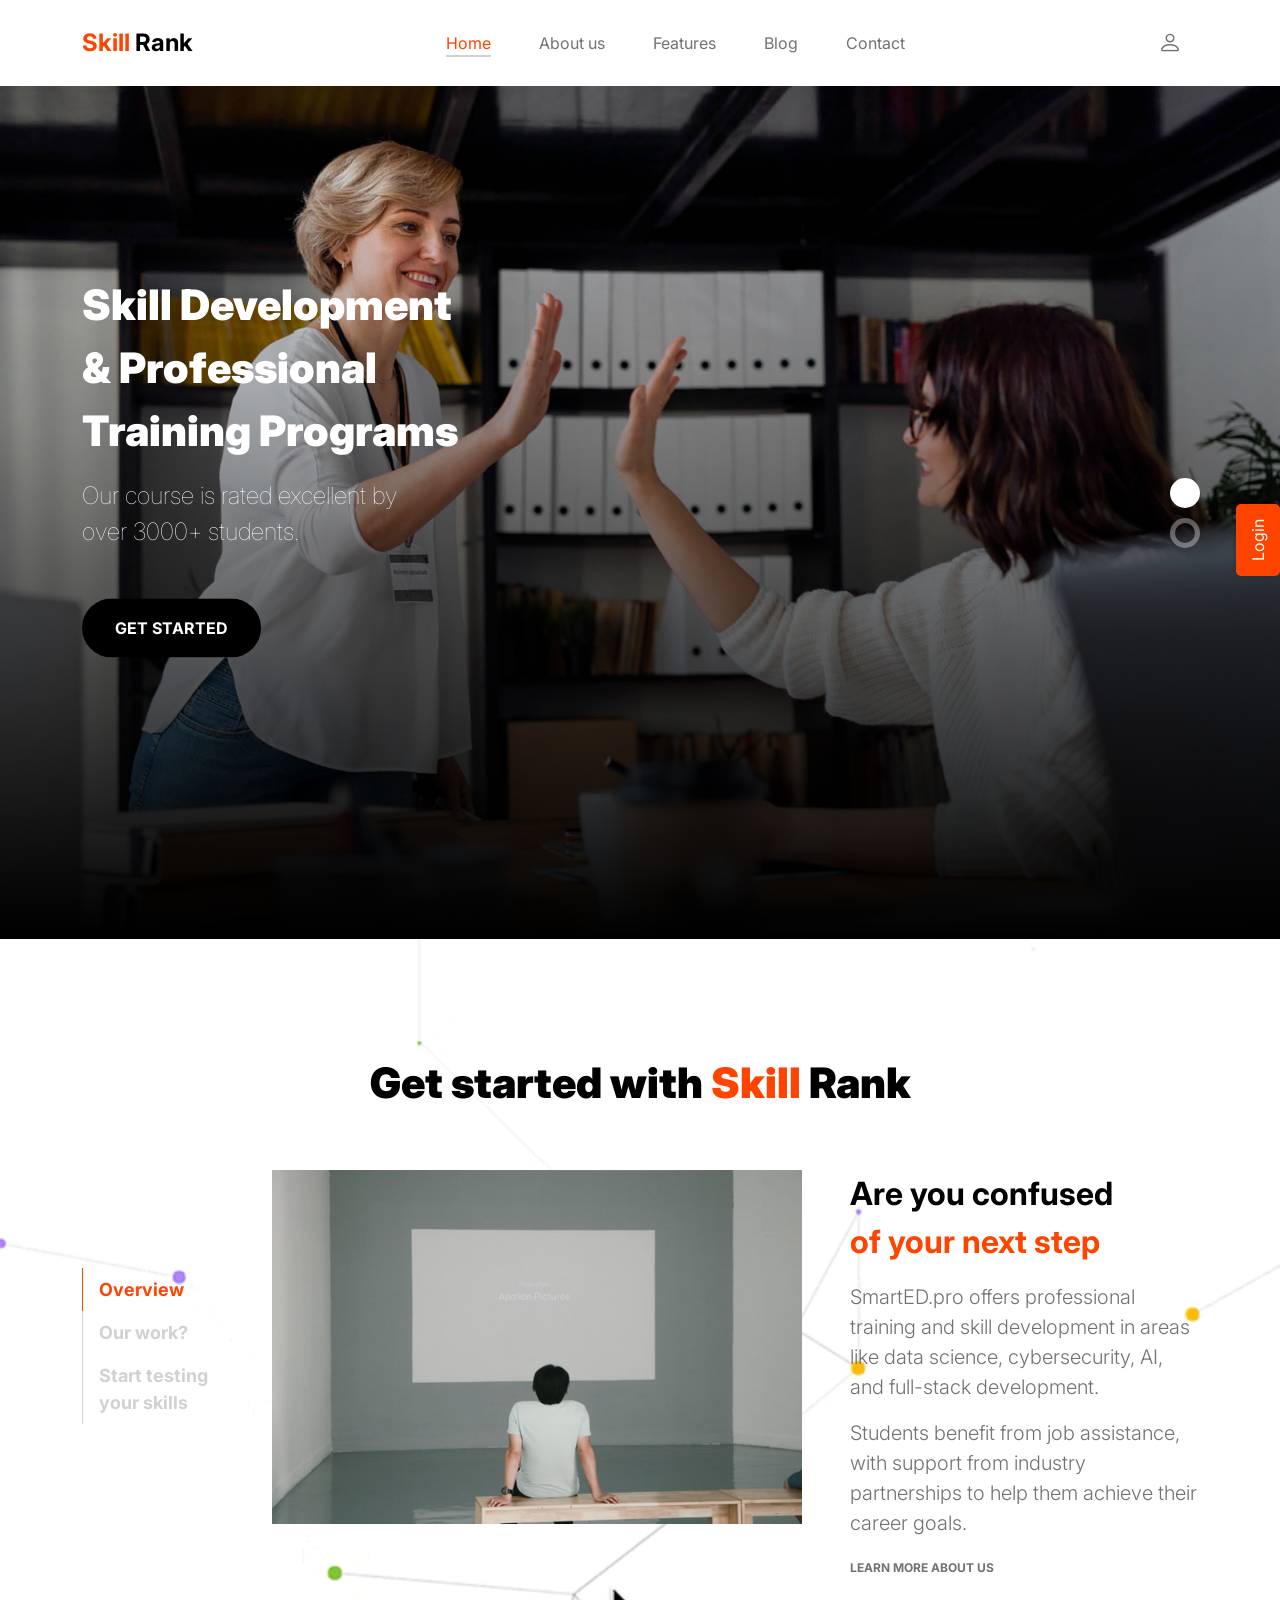
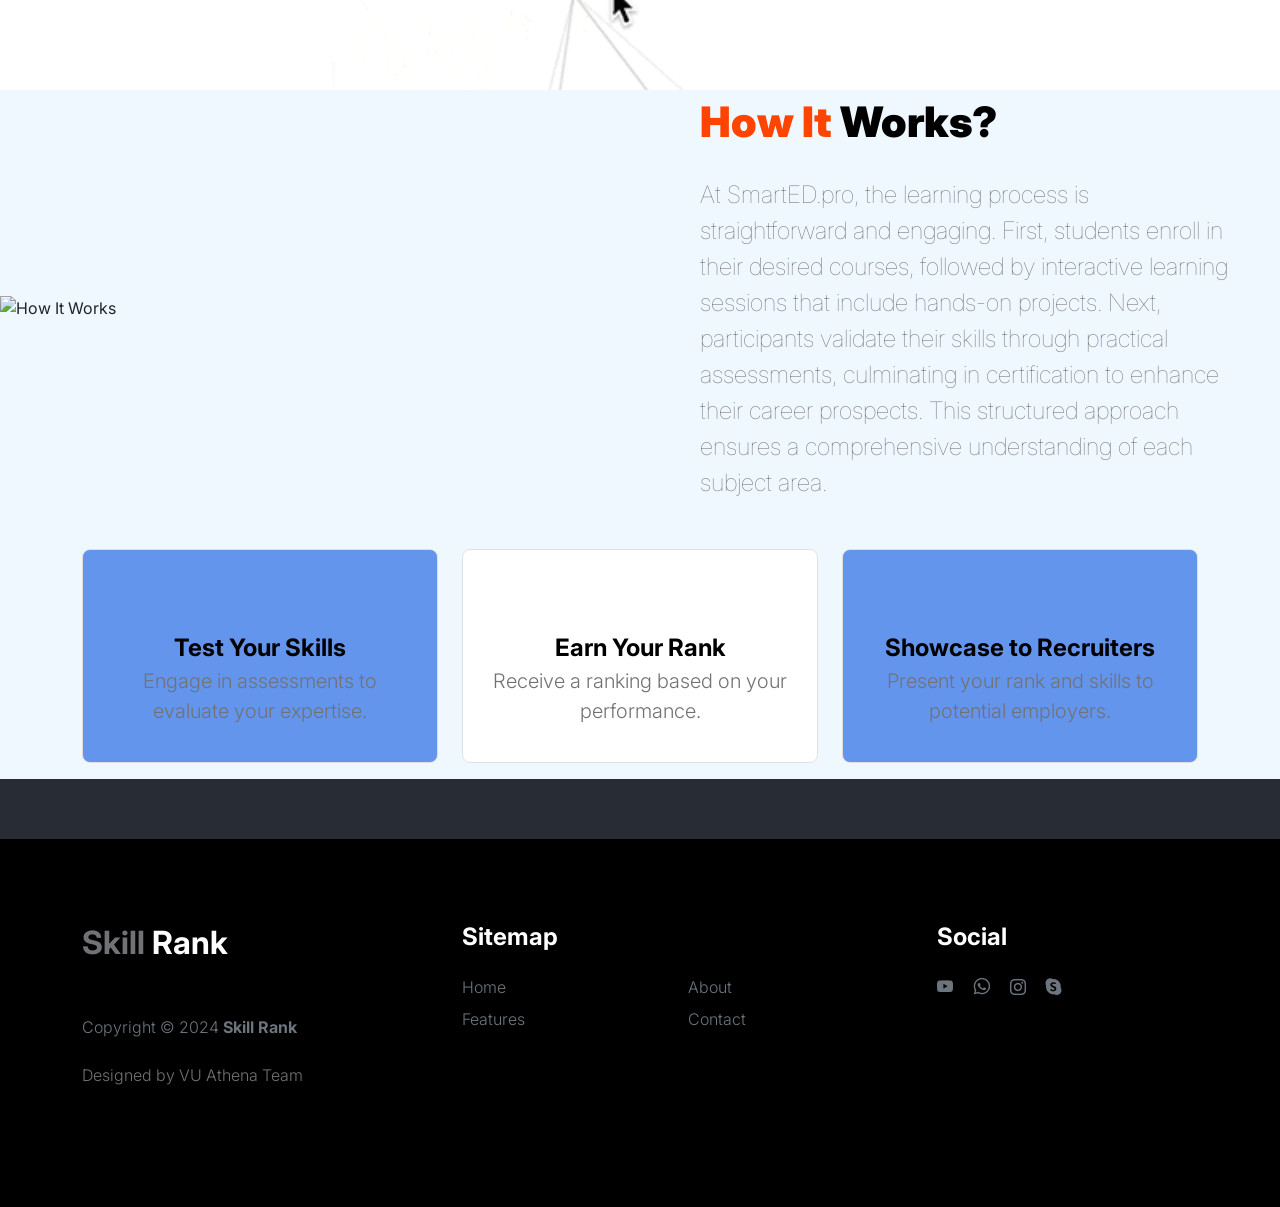
==== SmartED/index.html @ e793f6ca "Add files via upload" ====
<!doctype html>
<html lang="en">
    <head>
        <meta charset="utf-8">
        <meta name="viewport" content="width=device-width, initial-scale=1">

        <meta name="description" content="">
        <meta name="author" content="">

        <title>SkillRank</title>

        <!-- CSS FILES -->
        <link rel="preconnect" href="https://fonts.googleapis.com">

        <link rel="preconnect" href="https://fonts.gstatic.com" crossorigin>

        <link href="https://fonts.googleapis.com/css2?family=Inter:wght@100;300;400;700;900&display=swap" rel="stylesheet">

        <link href="css/bootstrap.min.css" rel="stylesheet">
        <link href="css/bootstrap-icons.css" rel="stylesheet">

        <link rel="stylesheet" href="css/slick.css"/>

        <link href="css/style.css" rel="stylesheet">

    </head>

    <body>

        <section class="preloader">
            <div class="spinner">
                <span class="sk-inner-circle"></span>
            </div>
        </section>

        <main>

            <nav class="navbar navbar-expand-lg">
                <div class="container">
                    <button class="navbar-toggler" type="button" data-bs-toggle="collapse" data-bs-target="#navbarNav" aria-controls="navbarNav" aria-expanded="false" aria-label="Toggle navigation">
                        <span class="navbar-toggler-icon"></span>
                    </button>

                    <a class="navbar-brand" href="index.html">
                        <strong><span>Skill</span> Rank</strong>
                    </a>

                    <div class="d-lg-none">
                        <a href="sign-in.html" class="bi-person custom-icon me-3"></a>

                    </div>

                    <div class="collapse navbar-collapse" id="navbarNav">
                        <ul class="navbar-nav mx-auto">
                            <li class="nav-item">
                                <a class="nav-link active" href="index.html">Home</a>
                            </li>

                            <li class="nav-item">
                                <a class="nav-link" href="about.html">About us</a>
                            </li>

                            <li class="nav-item">
                                <a class="nav-link" href="products.html">Features</a>
                            </li>

                            <li class="nav-item">
                                <a class="nav-link" href="blog.html">Blog</a>
                            </li>

                            <li class="nav-item">
                                <a class="nav-link" href="contact.html">Contact</a>
                            </li>
                        </ul>

                        <div class="d-none d-lg-block">
                            <a href="sign-in.html" class="bi-person custom-icon me-3"></a>

                        </div>
                    </div>
                </div>
            </nav>

            <section class="slick-slideshow">
                <div class="slick-custom">
                    <img src="images/slideshow/medium-shot-business-women-high-five.jpeg"
                    class="img-fluid" alt="Banner Image | Skill Rank">

                    <div class="slick-bottom">
                        <div class="container">
                            <div class="row">
                                <div class="col-lg-6 col-10">
                                    <h2 class="slick-title">Skill Development </br>& Professional</br> Training Programs</h2>

                                    <p class="lead text-white mt-lg-3 mb-lg-5 words">Our course is rated
                                      excellent by</br>
                                      over 3000+ students.
                                    </p>

                                    <a href="about.html" class="btn custom-btn">Get Started</a>
                                </div>
                            </div>
                        </div>
                    </div>
                </div>

                <div class="slick-custom">
                    <img src="images/slideshow/two-business-partners-working-together-office-computer.jpeg"
                    class="img-fluid" alt="Banner Image | Skill Rank">

                    <div class="slick-bottom">
                        <div class="container">
                            <div class="row">
                                <div class="col-lg-6 col-10">
                                    <h2 class="slick-title">Want to make dream</br> into reality?</h2>

                                    <p class="lead text-white mt-lg-3 mb-lg-5 words">Training in SmartED is going to
                                       be your life changing opportunity to enchase your skills and
                                        become better professional and get placed in start-ups/top MNC's.</p>

                                    <a href="product.html" class="btn custom-btn">Get Started</a>
                                </div>
                            </div>
                        </div>
                    </div>
                </div>




            </section>

            <section class="about section-padding" style="background-image:url('images/back2.gif'); background-repeat:no-repeat; background-size:cover;">
                <div class="container">
                    <div class="row">

                        <div class="col-12 text-center">
                            <h2 class="mb-5">Get started with <span>Skill</span> Rank</h2>
                        </div>

                        <div class="col-lg-2 col-12 mt-auto mb-auto">
                            <ul class="nav nav-pills mb-5 mx-auto justify-content-center align-items-center" id="pills-tab" role="tablist">
                                <li class="nav-item" role="presentation">
                                    <button class="nav-link active" id="pills-home-tab" data-bs-toggle="pill" data-bs-target="#pills-home" type="button" role="tab" aria-controls="pills-home" aria-selected="true">Overview</button>
                                </li>

                                <li class="nav-item" role="presentation">
                                    <button class="nav-link" id="pills-youtube-tab" data-bs-toggle="pill" data-bs-target="#pills-youtube" type="button" role="tab" aria-controls="pills-youtube" aria-selected="true">Our work?</button>
                                </li>

                                <li class="nav-item" role="presentation">
                                    <button class="nav-link" id="pills-skill-tab" data-bs-toggle="pill" data-bs-target="#pills-skill" type="button" role="tab" aria-controls="pills-skill" aria-selected="false" style="text-align: left;">Start testing your skills</button>
                                </li>
                            </ul>
                        </div>

                        <div class="col-lg-10 col-12">
                            <div class="tab-content mt-2" id="pills-tabContent">
                                <div class="tab-pane fade show active" id="pills-home" role="tabpanel"
                                 aria-labelledby="pills-home-tab">

                                    <div class="row">
                                        <div class="col-lg-7 col-12">
                                            <img src="images/pim-chu-z6NZ76_UTDI-unsplash.jpeg" class="img-fluid" alt="home-tab">
                                        </div>

                                        <div class="col-lg-5 col-12">
                                            <div class="d-flex flex-column h-100 ms-lg-4 mt-lg-0 mt-5">
                                                <h4 class="mb-3">Are you confused </br> <span> of your next step </span></h4>

                                                <p>
                                                    SmartED.pro offers professional training and skill development in areas like data science, cybersecurity, AI, and full-stack development.
                                                </p>


                                                <p>
                                                    Students benefit from job assistance, with support from industry partnerships to help them achieve their career goals.
                                                </p>

                                                <div class="mt-2 mt-lg-auto">
                                                    <a href="about.html" class="custom-link mb-2">
                                                        Learn more about us
                                                        <i class="bi-arrow-right ms-2"></i>
                                                    </a>
                                                </div>
                                            </div>
                                        </div>
                                    </div>
                                </div>

                                <div class="tab-pane fade" id="pills-youtube" role="tabpanel" aria-labelledby="pills-youtube-tab">

                                    <div class="row">
                                        <div class="col-lg-7 col-12">
                                            <div class="ratio ratio-16x9">
                                                <iframe src="https://www.youtube.com/embed/h3M4bm2EveM?si=9KqdtZY-ZgHQUmNP" title="YouTube video player" frameborder="0" allow="accelerometer; autoplay; clipboard-write; encrypted-media; gyroscope; picture-in-picture" allowfullscreen></iframe>
                                            </div>
                                        </div>

                                        <div class="col-lg-5 col-12">
                                            <div class="d-flex flex-column h-100 ms-lg-4 mt-lg-0 mt-5">
<p><span style="font-weight:800">2-4 months training program :</br> </span>
We will train you on your respected domain for the four months ,
In additional we will train you on softskills and resume building.</p>

<p><span style="font-weight:800">Hands on experience with realtime projects : </br></span>
Working on a projects make you to deploy you knowledge
into it were you can rate your self.</p>

<p style="font-weight:0;color:red;">Placement assistance/opportunities with our collaborated companies</p>


                                            </div>
                                        </div>
                                    </div>
                                </div>

                                <div class="tab-pane fade" id="pills-skill" role="tabpanel" aria-labelledby="pills-skill-tab">
                                    <div class="row">
                                        <div class="col-lg-7 col-12">
                                            <img src="images/work.png" class="img-fluid" alt="Start Testing Your Skills">
                                        </div>

                                        <div class="col-lg-5 col-12">
                                            <div class="d-flex flex-column h-100 ms-lg-4 mt-lg-0 mt-5">
                                                <h4 class="mb-3">Start Testing Your Skills ?</h4>

                                                <p>Let you know about you start testing your skills with us</p>

                                                <div class="skill-thumb mt-3">

                                              <strong>Data Science</strong>
                                                        <span class="float-end"><a href="#" style="color:red;">Go</a></span>
                                                            <div class="progress">
                                                                <div class="progress-bar progress-bar-primary" role="progressbar" aria-valuenow="90" aria-valuemin="0" aria-valuemax="100" style="width: 90%;"></div>
                                                            </div>

                                                    <strong>Cybersecurity</strong>
                                                        <span class="float-end"><a href="#" style="color:red;">Go</a></span>
                                                            <div class="progress">
                                                                <div class="progress-bar progress-bar-primary" role="progressbar" aria-valuenow="70" aria-valuemin="0" aria-valuemax="100" style="width: 70%;"></div>
                                                            </div>

                                                    <strong>Full-stack</strong>
                                                        <span class="float-end"><a href="#" style="color:red;">Go</a></span>
                                                            <div class="progress">
                                                                <div class="progress-bar progress-bar-primary" role="progressbar" aria-valuenow="80" aria-valuemin="0" aria-valuemax="100" style="width: 80%;"></div>
                                                            </div>

                                                </div>

                                                <div class="mt-2 mt-lg-auto">
                                                    <a href="products.html" class="custom-link mb-2">
                                                        Others
                                                        <i class="bi-arrow-right ms-2"></i>
                                                    </a>
                                                </div>
                                            </div>
                                        </div>
                                    </div>
                                </div>

                            </div>
                        </div>

                    </div>
                </div>
            </section>

            <section class="front-product">
                <div class="container-fluid p-0">
                    <div class="row align-items-center">

                        <div class="col-lg-6 col-12">
                            <img src="images/how.gif" class="img-fluid" alt="How It Works">
                        </div>

                        <div class="col-lg-6 col-12">
                            <div class="px-5 py-5 py-lg-0">

                                <h2 class="mb-4"><span>How It </span> Works?</h2>

                                <p class="lead mb-4">At SmartED.pro, the learning process is straightforward and engaging.
                                  First, students enroll in their desired courses, followed by interactive learning sessions
                                  that include hands-on projects. Next, participants validate their skills through practical
                                  assessments, culminating in certification to enhance their career prospects.
                                  This structured approach ensures a comprehensive understanding of each subject area. </p>


                            </div>
                        </div>

                    </div>
                </div>
              </br>
<div class="container">
                <div class="row">


                    <div class="col-lg-4 col-12 mb-3">
                <div class="product-thumb" style="background-color: cornflowerblue;">
                <div class="step" id="test-skills">
                <div class="icon test-icon"></div>
                <h5 class="product-title mb-0">Test Your Skills</h5>
                <p>Engage in assessments to evaluate your expertise.</p>
                </div>
                </div>
                </div>

                <div class="col-lg-4 col-12 mb-3">
                <div class="product-thumb">
                <div class="step" id="earn-rank">
                <div class="icon rank-icon"></div>
                <h5 class="product-title mb-0">Earn Your Rank</h5>
                <p>Receive a ranking based on your performance.</p>
                </div>
                </div>
                </div>

                <div class="col-lg-4 col-12 mb-3">
                <div class="product-thumb" style="background-color: cornflowerblue;">
                <div class="step" id="showcase">
                <div class="icon showcase-icon"></div>
                <h5 class="product-title mb-0">Showcase to Recruiters</h5>
                <p>Present your rank and skills to potential employers.</p>
                </div>
                </div>
                </div>
                <style>
                .product-thumb {
                border: 1px solid #e0e0e0;
                border-radius: 8px;
                padding: 20px;
                text-align: center;
                transition: box-shadow 0.3s ease;
                }

                .product-thumb:hover {
                box-shadow: 0 4px 15px rgba(0, 0, 0, 0.2);
                }

                .icon {
                width: 50px;
                height: 50px;
                margin-bottom: 10px;
                background-size: contain;
                background-repeat: no-repeat;
                }
                </style>


                </div>
</div>
            </section>

            <section class="skillrank-marquee">
      <p class="colorful-text">Boost your career with SkillRank: Test your skills, earn your rank, and showcase to recruiters! SkillRank—shaping your future for success!</p>
  </section>
  <div class="float-right-sidebar">
      <a href="sign-in.html" class="login-button">Login</a>
  </div>

  <style>
  .float-right-sidebar {
      position: fixed; /* Fixed position to stay in view when scrolling */
      right: 0px; /* Adjusted distance from the right edge */
      top: 60%; /* Center vertically */
      transform: translateY(-50%); /* Center adjustment */
      z-index: 1000; /* On top of other elements */
  }




  @media (max-width: 480px) {

    .float-right-sidebar {
        position: fixed; /* Fixed position to stay in view when scrolling */
        right: 0px; /* Adjusted distance from the right edge */
        top: 45%; /* Center vertically */
        transform: translateY(-50%); /* Center adjustment */
        z-index: 1000; /* On top of other elements */
    }

  		}



  		/* Media Query for low resolution Tablets, Ipads */

  		@media (min-width: 481px) and (max-width: 767px) {

        .float-right-sidebar {
            position: fixed; /* Fixed position to stay in view when scrolling */
            right: 0px; /* Adjusted distance from the right edge */
            top: 45%; /* Center vertically */
            transform: translateY(-50%); /* Center adjustment */
            z-index: 1000; /* On top of other elements */
        }

  		}



  		/* Media Query for Tablets Ipads portrait mode */

  		@media (min-width: 768px) and (max-width: 1024px){

        .float-right-sidebar {
            position: fixed; /* Fixed position to stay in view when scrolling */
            right: 0px; /* Adjusted distance from the right edge */
            top: 45%; /* Center vertically */
            transform: translateY(-50%); /* Center adjustment */
            z-index: 1000; /* On top of other elements */
        }

  		}






  .login-button {
      display: block;
      background-color: #ff4400; /* Button color */
      color: #ffffff; /* Text color */
      padding: 15px 10px; /* Button padding */
      border-radius: 5px; /* Rounded corners */
      text-align: center;
      text-decoration: none;
      box-shadow: 0 2px 5px rgba(0, 0, 0, 0.3); /* Shadow */
      transition: background-color 0.3s; /* Smooth color transition */
      writing-mode: vertical-rl; /* Rotate text vertically */
      transform: rotate(180deg); /* Adjust rotation */
  }

  .login-button:hover {
      background-color: #0056b3; /* Darker shade on hover */
  }
  </style>

  <style>
  .skillrank-marquee {
      overflow: hidden;
      white-space: nowrap;
      box-sizing: border-box;
      width: 100%;
      background-color: #282c34; /* Dark background for contrast */
      padding: 15px 0; /* Padding for aesthetics */
  }

  .colorful-text {
      display: inline-block;
      animation: scroll 25s linear infinite; /* Slower scrolling effect */
      margin: 0; /* Remove default margin */
      font-size: 20px; /* Adjust font size */
          font-weight: 800;
      background: white; /* Gradient colors */
      -webkit-background-clip: text;
      -webkit-text-fill-color: transparent;
      color: white !important;
      background-size: 300% 300%;
      animation: scroll 25s linear infinite, gradient 5s ease infinite;
  }

  @keyframes scroll {
      0% {
          transform: translateX(100%); /* Start from the right */
      }
      100% {
          transform: translateX(-100%); /* Move to the left */
      }
  }

  @keyframes gradient {
      0% {
          background-position: 0% 50%;
      }
      50% {
          background-position: 100% 50%;
      }
      100% {
          background-position: 0% 50%;
      }
  }
  </style>



        </main>

        <footer class="site-footer">
            <div class="container">
                <div class="row">

                    <div class="col-lg-3 col-10 me-auto mb-4">
                        <h4 class="text-white mb-3"><a href="index.html">Skill</a> Rank</h4>
                        <p class="copyright-text text-muted mt-lg-5 mb-4 mb-lg-0">Copyright © 2024 <strong>Skill Rank</strong></p>
                        <br>
                        <p class="copyright-text">Designed by <a href="#" target="_blank">VU Athena Team</a></p>
                    </div>

                    <div class="col-lg-5 col-8">
                        <h5 class="text-white mb-3">Sitemap</h5>

                        <ul class="footer-menu d-flex flex-wrap">
                          <li class="footer-menu-item"><a href="home.html" class="footer-menu-link">Home</a></li>

                            <li class="footer-menu-item"><a href="about.html" class="footer-menu-link">About</a></li>

                            <li class="footer-menu-item"><a href="#" class="footer-menu-link">Features</a></li>
                            <li class="footer-menu-item"><a href="#" class="footer-menu-link">Contact</a></li>
                        </ul>
                    </div>

                    <div class="col-lg-3 col-4">
                        <h5 class="text-white mb-3">Social</h5>

                        <ul class="social-icon">

                            <li><a href="#" class="social-icon-link bi-youtube"></a></li>

                            <li><a href="#" class="social-icon-link bi-whatsapp"></a></li>

                            <li><a href="#" class="social-icon-link bi-instagram"></a></li>

                            <li><a href="#" class="social-icon-link bi-skype"></a></li>
                        </ul>
                    </div>

                </div>
            </div>
        </footer>

        <!-- JAVASCRIPT FILES -->
        <script src="js/jquery.min.js"></script>
        <script src="js/bootstrap.bundle.min.js"></script>
        <script src="js/Headroom.js"></script>
        <script src="js/jQuery.headroom.js"></script>
        <script src="js/slick.min.js"></script>
        <script src="js/custom.js"></script>

    </body>
</html>
---- SmartED/css/style.css ----
/*



*/


/*---------------------------------------
  CUSTOM PROPERTIES ( VARIABLES )
-----------------------------------------*/
:root {
  --white-color:                #FFFFFF;
  --primary-color:              #FF4400;
  --section-bg-color:           #f0f8ff;
  --dark-color:                 #000000;
  --grey-color:                 #d0d1d1;
  --p-color:                    #717275;

  --body-font-family:           'Inter', sans-serif;

  --h5-font-size:               24px;
  --p-font-size:                20px;
  --copyright-text-font-size:   16px;
  --product-link-font-size:     14px;
  --custom-link-font-size:      12px;

  --font-weight-thin:           100;
  --font-weight-light:          300;
  --font-weight-normal:         400;
  --font-weight-bold:           700;
  --font-weight-black:          900;
}

body,
html {
  height: 100%;
}

html {
  scroll-behavior: smooth;
}

@media screen and (prefers-reduced-motion: reduce) {
  html {
    scroll-behavior: auto;
  }
}

body {
    background: var(--white-color);
    font-family: var(--body-font-family);
    position: relative;
}

/*---------------------------------------
  TYPOGRAPHY
-----------------------------------------*/

h2,
h3,
h4,
h5,
h6 {
  color: var(--dark-color);
  line-height: inherit;
}

h1,
h2,
h3,
h4,
h5,
h6 {
  font-weight: var(--font-weight-bold);
}

h1,
h2 {
  font-weight: var(--font-weight-black);
}

h1 {
  font-size: 64px;
  line-height: normal;
}

h2 {
  font-size: 42px;
}

h3 {
  font-size: 36px;
}

h4 {
  font-size: 32px;
}

h5 {
  font-size: 24px;
}

h6 {
  font-size: 20px;
}

p {
  color: var(--p-color);
  font-size: var(--p-font-size);
  font-weight: var(--font-weight-light);
}

a,
button {
  touch-action: manipulation;
  transition: all 0.3s;
}

a {
  color: var(--p-color);
  text-decoration: none;
}

a:hover {
  color: var(--primary-color);
}

.text-primary {
  color: var(--primary-color) !important;
}

::selection {
  background: var(--primary-color);
  color: var(--white-color);
}

/*---------------------------------------
  CUSTOM LINK
-----------------------------------------*/
.custom-link {
  color: var(--p-color);
  font-size: var(--custom-link-font-size);
  font-weight: var(--font-weight-bold);
  text-transform: uppercase;
  position: relative;
}

.custom-link i {
  position: absolute;
  opacity: 0;
  bottom: 0;
  left: 100%;
  transition: all 0.3s;
  line-height: normal;
}

.custom-link:hover i {
  opacity: 1;
  left: 101%;
}

.lead {
  font-size: 1.5rem;
  font-weight: var(--font-weight-thin);
}

b,
strong {
  font-weight: var(--font-weight-bold);
}

/*---------------------------------------
  PRE LOADER
-----------------------------------------*/
.preloader {
  position: fixed;
  top: 0;
  left: 0;
  width: 100%;
  height: 100%;
  z-index: 99999;
  display: flex;
  flex-flow: row nowrap;
  justify-content: center;
  align-items: center;
  background: none repeat scroll 0 0 var(--white-color);
}

.spinner {
  border: 1px solid transparent;
  border-radius: 5px;
  position: relative;
}

.spinner::before {
  content: '';
  box-sizing: border-box;
  position: absolute;
  top: 50%;
  left: 50%;
  width: 45px;
  height: 45px;
  margin-top: -10px;
  margin-left: -23px;
  border-radius: 50%;
  border: 1px solid #959595;
  border-top-color: var(--white-color);
  animation: spinner .9s linear infinite;
}

@keyframes spinner {
  to {transform: rotate(360deg);}
}

/*---------------------------------------
  CUSTOM BUTTON & ICON
-----------------------------------------*/
.custom-btn {
  background: var(--dark-color);
  border-radius: 50px;
  color: var(--white-color);
  font-size: var(--copyright-text-font-size);
  text-transform: uppercase;
  padding: 16.50px 20px;
}

.social-btn {
  background: transparent;
  border: 1px solid var(--grey-color);
  color: var(--dark-color);
  text-transform: none;
}

.social-btn:hover {
  border-color: transparent;
}

.cart-form-select {
  border-radius: 0;
  padding-top: 15px;
  padding-bottom: 15px;
}

.cart-btn {
  border-radius: 0;
  width: 100%;
  font-size: var(--product-link-font-size);
}

.custom-btn:hover,
.slick-slideshow .custom-btn:hover {
  background: var(--primary-color);
  color: var(--white-color);
}

.custom-icon {
  color: var(--p-color);
  font-size: 24px;
}

.custom-icon {
  display: inline-block;
  vertical-align: middle;
}

.bi-bag.custom-icon {
  font-size: 17px;
}

.featured-icon {
  color: var(--grey-color);
  font-size: 52px;
}

/*---------------------------------------
  DIV SEPARATOR
-----------------------------------------*/
.div-separator {
  position: relative;
}

.div-separator::before {
  content: "";
  height: 1px;
  background: var(--grey-color);
  display: block;
  width: 100%;
}

.div-separator span {
  position: absolute;
  top: 50%;
  margin-left: -22.5px;
  left: 50%;
  text-align: center;
  background: var(--white-color);
  margin-top: -11px;
  color: var(--dark-color);
  font-weight: var(--font-weight-bold);
  font-size: 14px;
  width: 35px;
  text-transform: uppercase;
}

/*---------------------------------------
  FULL IMAGE
-----------------------------------------*/
.full-image-img {
  display: block;
  position: absolute;
  z-index: -1;
  right: 0;
  width: 100%;
  bottom: -120px;
  min-width: 650px;
}

@media (min-width: 1600px) {
  .full-image-img {
    bottom: -200px;
  }
}

/*---------------------------------------
  NAVIGATION
-----------------------------------------*/
.navbar {
  background: var(--white-color);
  position: fixed;
  top: 0;
  right: 0;
  left: 0;
  padding: 25px 0;
  z-index: 2;
  will-change: transform;
  transition: transform 300ms linear;
}

.navbar span, h2 span, h4 span {
	color: var(--primary-color);
}

.navbar.headroom--not-top {
  padding: 20px 0;
}

.headroom--pinned {
  transform: translate(0, 0);
}

.headroom--unpinned {
  transform: translate(0, -150%);
}

.navbar-brand {
  color: var(--dark-color);
  font-size: 24px;
  font-weight: var(--font-weight-light);
  margin: 0;
  padding: 0;
}

.navbar-expand-lg .navbar-nav .nav-link {
  display: inline-block;
  padding: 0;
  margin-right: 1.5rem;
  margin-left: 1.5rem;
}

.nav-link {
  color: var(--p-color);
  font-size: 16px;
  position: relative;
}

.navbar .nav-link::after {
  position: absolute;
  top: 100%;
  left: 0;
  width: 100%;
  height: 2px;
  background: var(--grey-color);
  content: '';
  opacity: 0;
  -webkit-transition: opacity 0.3s, -webkit-transform 0.3s;
  -moz-transition: opacity 0.3s, -moz-transform 0.3s;
  transition: opacity 0.3s, transform 0.3s;
  -webkit-transform: translateY(10px);
  -moz-transform: translateY(10px);
  transform: translateY(10px);
}

.navbar .nav-link.active::after,
.navbar .nav-link:hover::after {
  opacity: 1;
  -webkit-transform: translateY(0px);
  -moz-transform: translateY(0px);
  transform: translateY(0px);
}

.navbar .nav-link.active,
.navbar .nav-link:hover {
  color: var(--primary-color);
}

.nav-link:focus,
.nav-link:hover {
  color: var(--p-color);
}

.navbar-toggler {
  border: 0;
  padding: 0;
  cursor: pointer;
  margin: 0;
  width: 30px;
  height: 35px;
  outline: none;
}

.navbar-toggler:focus {
  outline: none;
  box-shadow: none;
}

.navbar-toggler[aria-expanded="true"] .navbar-toggler-icon {
  background: transparent;
}

.navbar-toggler[aria-expanded="true"] .navbar-toggler-icon:before,
.navbar-toggler[aria-expanded="true"] .navbar-toggler-icon:after {
  transition: top 300ms 50ms ease, -webkit-transform 300ms 350ms ease;
  transition: top 300ms 50ms ease, transform 300ms 350ms ease;
  transition: top 300ms 50ms ease, transform 300ms 350ms ease, -webkit-transform 300ms 350ms ease;
  top: 0;
}

.navbar-toggler[aria-expanded="true"] .navbar-toggler-icon:before {
  transform: rotate(45deg);
}

.navbar-toggler[aria-expanded="true"] .navbar-toggler-icon:after {
  transform: rotate(-45deg);
}

.navbar-toggler .navbar-toggler-icon {
  background: var(--dark-color);
  transition: background 10ms 300ms ease;
  display: block;
  width: 30px;
  height: 2px;
  position: relative;
}

.navbar-toggler .navbar-toggler-icon::before,
.navbar-toggler .navbar-toggler-icon::after {
  transition: top 300ms 350ms ease, -webkit-transform 300ms 50ms ease;
  transition: top 300ms 350ms ease, transform 300ms 50ms ease;
  transition: top 300ms 350ms ease, transform 300ms 50ms ease, -webkit-transform 300ms 50ms ease;
  position: absolute;
  right: 0;
  left: 0;
  background: var(--dark-color);
  width: 30px;
  height: 2px;
  content: '';
}

.navbar-toggler .navbar-toggler-icon:before {
  top: -8px;
}

.navbar-toggler .navbar-toggler-icon:after {
  top: 8px;
}

/*---------------------------------------
  SITE HEADER
-----------------------------------------*/
.site-header {
  background-color: var(--section-bg-color);
  position: relative;
  overflow: hidden;
  margin-top: 86px;
}

.site-header.section-padding {
  padding-top: 7rem;
  padding-bottom: 7rem;
}

.site-header.section-padding-img {
  padding-top: 10rem;
  padding-bottom: 10rem;
}

.header-image {
  position: absolute;
  top: 0;
  right: 0;
  width: 50%;
  height: 100%;
  object-fit: cover;
}

/*---------------------------------------
  SLICK SLIDESHOW
-----------------------------------------*/
@media (min-width: 992px) {
  .slick-slideshow {
    height: auto;
  }
}

.slick-slideshow {
  margin-top: 86px;
}

.slick-title {
  color: var(--white-color);
}


@media (max-width: 480px) {

			.slick-title {

				font-size: 16px !important;

			}
      .words{
        font-size: 12px !important;
      }
		}



		/* Media Query for low resolution Tablets, Ipads */

		@media (min-width: 481px) and (max-width: 767px) {

      .slick-title {

        font-size: 16px !important;

      }
      .words{
        font-size: 12px !important;
      }
		}



		/* Media Query for Tablets Ipads portrait mode */

		@media (min-width: 768px) and (max-width: 1024px){

      .slick-title {

        font-size: 24px !important;

      }
      .words{
        font-size: 20px !important;
      }

		}



.slick-custom {
  position: relative;
}

.slick-custom img {
  width: 100%;
  object-fit: cover;
}

.slick-bottom {
  background: linear-gradient(to top, var(--dark-color), transparent 90%);
  position: absolute;
  z-index: 2;
  bottom: 0;
  right: 0;
  left: 0;
  width: 100%;
  height: 100%;
}

.slick-bottom .container {
  position: absolute;
  top: 40%;
  left: 50%;
  transform: translate(-50%, -40%);
}

.slick-overlay {
  background: linear-gradient(to top, #000, transparent 120%);
  position: absolute;
  top: 0;
  right: 0;
  bottom: 0;
  left: 0;
}

.slick-slideshow .custom-btn {
  font-weight: var(--font-weight-bold);
  display: inline-block;
  padding-right: 32px;
  padding-left: 32px;
}

@media (min-width: 576px) {
  .slick-slideshow .slick-dots {
    max-width: 540px;
  }
}

@media (min-width: 768px) {
  .slick-slideshow .slick-dots {
    max-width: 720px;
  }
}

@media (min-width: 992px) {
  .slick-slideshow .slick-dots {
    max-width: 960px;
  }
}

@media (min-width: 1200px) {
  .slick-slideshow .slick-dots {
    max-width: 1140px;
  }
}

@media (min-width: 1400px) {
  .slick-slideshow .slick-dots {
    max-width: 1320px;
  }
}

.slick-slideshow .slick-dots {
  position: absolute;
  z-index: 2;
  top: 50%;
  left: 0;
  right: 0;
  transform: translate(0, -50%);
  margin: 0 auto;
  padding: 0;
}

.slick-slideshow .slick-dots li {
  background: transparent;
  border: 5px solid rgba(255, 255, 255, 0.35);
  border-radius: 100%;
  display: block;
  width: 30px;
  height: 30px;
  margin: 10px;
  padding: 5px;
  margin-left: auto;
  cursor: pointer;
}

.slick-slideshow .slick-dots button {
  background: transparent;
  border: none;
  color: transparent;
  display: block;
  width: 100%;
  height: 0;
  margin: 0;
  padding: 0;
  outline: none;
  height: 0;
}

.slick-slideshow .slick-dots li:hover,
.slick-slideshow .slick-dots .slick-active {
  background: var(--white-color);
}

/*---------------------------------------
  CUSTOM CIRCLE IMAGES
-----------------------------------------*/

.custom-circle-image {
  border-radius: 100px;
  width: 55px;
  height: 55px;
}

.custom-circle-image.team-image {
  width: 85px;
  height: 85px;
}

/*---------------------------------------
  TESTIMONIAL
-----------------------------------------*/
.slick-testimonial .slick-list,
.slick-testimonial .slick-track {
  height: 100%;
}

.slick-testimonial {
  margin: auto;
}

.slick-testimonial-caption {
  quotes: '❝' '❞';
  position: relative;
  padding: 5rem 7rem;
}

.slick-testimonial-caption::before {
  content: open-quote;
  display: inline-block;
  color: var(--primary-color);
  font-family: auto;
  font-size: 100px;
  height: 0;
  position: absolute;
  top: 0;
  left: 0;
}

.slick-testimonial .slick-dots {
  text-align: center;
}

.slick-testimonial .slick-dots li {
  background: var(--grey-color);
  display: inline-block;
  vertical-align: top;
  width: 16%;
  height: 1px;
}

.slick-testimonial .slick-dots button {
  background: transparent;
  border: none;
  color: transparent;
  display: block;
  width: 100%;
  height: 0;
  margin: 0;
  padding: 0;
}

.slick-testimonial .slick-dots li:hover,
.slick-testimonial .slick-dots .slick-active {
  background: var(--dark-color);
}

/*---------------------------------------
  SECTION
-----------------------------------------*/
section {
  content-visibility: auto;
  contain-intrinsic-size: 700px;
}

.section-padding {
  padding-top: 7rem;
  padding-bottom: 7rem;
}

.featured {
  background: var(--section-bg-color);
}

/*---------------------------------------
  ABOUT
-----------------------------------------*/
.about .nav-pills .nav-item {
  width: 100%;
}

.about .nav-pills .nav-link {
  color: var(--grey-color);
  font-size: 18px;
  font-weight: var(--font-weight-bold);
  border-left: 1px solid var(--grey-color);
  border-radius: 0;
  padding-right: 0;
}

.about .nav-pills .nav-link:hover,
.about .nav-pills .nav-link.active,
.about .nav-pills .show>.nav-link {
  background: transparent;
  border-left-color: var(--primary-color);
  color: var(--primary-color);
}

/*---------------------------------------
  FAQ ACCORDION
-----------------------------------------*/
.accordion-item {
  background-color: transparent;
  border-top: 0;
  border-right: 0;
  border-left: 0;
}

.accordion-button {
  background-color: transparent;
  box-shadow: none;
}

.accordion-button:not(.collapsed) {
  background: transparent;
  box-shadow: none;
}

button:focus:not(:focus-visible) {
  border-color: transparent;
  box-shadow: none;
}

.accordion-body {
  border-top: 1px solid rgba(0,0,0,.125);
}

.accordion-button {
  font-size: 1.5rem;
  font-weight: var(--font-weight-normal);
  padding-top: 1.5rem;
  padding-right: 0;
  padding-bottom: 1.5rem;
  padding-left: 0;
}

.accordion-body {
  padding: 2rem 0;
}

/*---------------------------------------
  TEAM MEMBERS
-----------------------------------------*/
.team {
  background: var(--grey-color);
}

.team-thumb {
  background: var(--white-color);
  position: relative;
  border-radius: .25rem;
  padding: 42px 32px;
}

.team-info {
  width: 100%;
}

.custom-modal-btn {
  background: var(--grey-color);
  color: var(--white-color);
  position: absolute;
  top: 0;
  right: 0;
  bottom: 0;
  margin: auto 32px;
  width: 42px;
  height: 42px;
}

.modal-body {
  padding: 4rem;
}

.modal-header {
  padding-top: 7rem;
  padding-bottom: 5rem;
}

.modal-header .btn-close {
  position: absolute;
  top: 0;
  right: 0;
  font-size: 24px;
  margin: 32px;
}

#cart-modal .modal-header .btn-close {
  z-index: 2;
  margin: 22px;
}

#cart-modal .modal-header {
  border-bottom: 0;
  padding: 0;
}

#cart-modal .modal-footer {
  padding: 2rem 4rem;
}

/*---------------------------------------
  SKILL - PROGRESS BAR
-----------------------------------------*/
.skill-thumb strong {
  display: inline-block;
  margin-bottom: 6px;
}

.skill-thumb span {
  color: var(--dark-color);
  font-size: 24px;
  font-weight: var(--font-weight-bold);
}

.skill-thumb .progress {
  background: var(--white-color);
  box-shadow: none;
  border-radius: 100px;
  height: 1px;
  margin-bottom: 16px;
}

.skill-thumb .progress .progress-bar-primary {
  background: var(--grey-color);
}

/*---------------------------------------
  PRODUCT
-----------------------------------------*/
.front-product {
  background: var(--section-bg-color);
}

.product-thumb {
  background: var(--white-color);
  position: relative;
  transition: all 0.5s ease-out;
}

.product-image {
  transition: all 0.5s ease-out;
}

.product-thumb:hover .product-image {
  box-shadow: 0 1rem 3rem rgba(0,0,0,.175);
}

.product-top {
  position: absolute;
  top: 0;
  right: 0;
  left: 0;
  margin: 20px;
}

.product-info {
  padding: 30px 20px;
}

.product-description,
.product-cart-thumb {
  padding: 0 20px;
}

.product-icon {
  color: var(--white-color);
}

.product-title-link {
  color: var(--dark-color);
}

.product-additional-link {
  display: inline-block;
  vertical-align: top;
  font-size: var(--product-link-font-size);
  margin-top: 32px;
  margin-right: 12px;
}

.product-alert {
  background: var(--white-color);
  color: var(--p-color);
  font-size: var(--custom-link-font-size);
  font-weight: var(--font-weight-bold);
  padding: 3px 10px;
}

.product-p {
  font-size: var(--product-link-font-size);
}

.view-all {
  text-transform: uppercase;
  color: var(--p-color);
  font-size: 13px;
  font-weight: var(--font-weight-bold);
  border-bottom: 2px solid var(--grey-color);
  padding-bottom: 6px;
}

/*---------------------------------------
  CONTACT
-----------------------------------------*/
.contact-info {
  padding: 40px;
}

.contact-form .form-control {
  border-color: var(--grey-color);
  font-weight: var(--font-weight-normal);
}

.form-floating>label {
  color: var(--grey-color);
  font-weight: var(--font-weight-normal);
}

.contact-form button[type='submit'] {
  background: var(--dark-color);
  border: none;
  border-radius: 100px;
  color: var(--white-color);
  font-weight: var(--font-weight-bold);
  text-transform: uppercase;
  padding: 16px;
}

.contact-form button[type='submit']:hover {
  background: var(--primary-color);
}

/*---------------------------------------
  SITE FOOTER
-----------------------------------------*/
.site-footer {
  background: var(--dark-color);
  padding-top: 5rem;
  padding-bottom: 5rem;
}

.footer-menu {
  margin: 0;
  padding: 0;
}

.footer-menu-item {
  display: block;
  width: 50%;
}

.footer-menu-link {
  color: #6c757d;
  font-weight: var(--font-weight-light);
  display: inline-block;
  vertical-align: top;
  margin-top: 4px;
  margin-bottom: 4px;
}

.site-footer .social-icon-link {
  margin-top: 4px;
}

.site-footer .social-icon-link:hover,
.footer-menu-link:hover {
  color: var(--white-color);
}

.copyright-text {
  font-size: var(--copyright-text-font-size);
}

/*---------------------------------------
  SOCIAL ICON
-----------------------------------------*/
.social-icon {
  margin: 0;
  padding: 0;
}

.social-icon li {
  list-style: none;
  display: inline-block;
  vertical-align: top;
}

.social-icon-link {
  color: #6c757d;
  font-size: 1rem;
  display: inline-block;
  vertical-align: top;
  margin-bottom: 4px;
  margin-right: 15px;
}

.social-icon-link:hover {
  color: var(--primary-color);
}

/*---------------------------------------
  RESPONSIVE STYLES
-----------------------------------------*/
@media screen and (max-width: 1200px) {
  h1 {
    font-size: 62px;
  }
}

@media screen and (max-width: 991px) {
  h1 {
    font-size: 42px;
    margin-bottom: 0;
  }

  h2 {
    font-size: 36px;
  }

  h3 {
    font-size: 32px;
  }

  h4 {
    font-size: 28px;
  }

  h5 {
    font-size: 24px;
  }

  h6 {
    font-size: 20px;
  }

  .lead {
    font-size: 16px;
  }

  .navbar-expand-lg .navbar-nav .nav-link {
    margin-top: 1rem;
  }

  .site-header {
    background-position: bottom;
  }

  #cart-modal .modal-header .btn-close {
    margin: 22px 14px;
  }

  .custom-btn {
    font-size: 14px;
    padding: 13.5px 20px;
  }

  .slick-slideshow .custom-btn {
    padding-right: 27px;
    padding-left: 27px;
  }

  .social-login,
  .div-separator {
    width: 75% !important;
  }

  #cart-modal .modal-footer .row {
    width: 100% !important;
  }

  .site-header.section-padding,
  .section-padding {
    padding-top: 4rem;
    padding-bottom: 4rem;
  }

  .site-header-image.section-padding {
    padding-bottom: 0;
  }

  .header-info {
    padding-top: 50px;
    padding-bottom: 100px;
  }

  .header-image {
    position: relative;
    top: auto;
    bottom: 0;
    left: 0;
    width: auto;
    height: auto;
  }

  .slick-testimonial-caption {
    padding: 6rem 3rem 4rem 3rem;
  }

  .slick-slideshow .slick-dots li {
    width: 25px;
    height: 25px;
  }

  .modal-header {
    padding-top: 6rem;
    padding-bottom: 2rem;
  }

  .modal-body {
    padding: 2rem;
  }

  #cart-modal .modal-footer {
    padding-right: 0;
    padding-left: 0;
  }

  #cart-modal .modal-body {
    padding: 4rem 2rem 2rem 2rem;
  }

  .full-image-img {
    bottom: 0;
  }
}
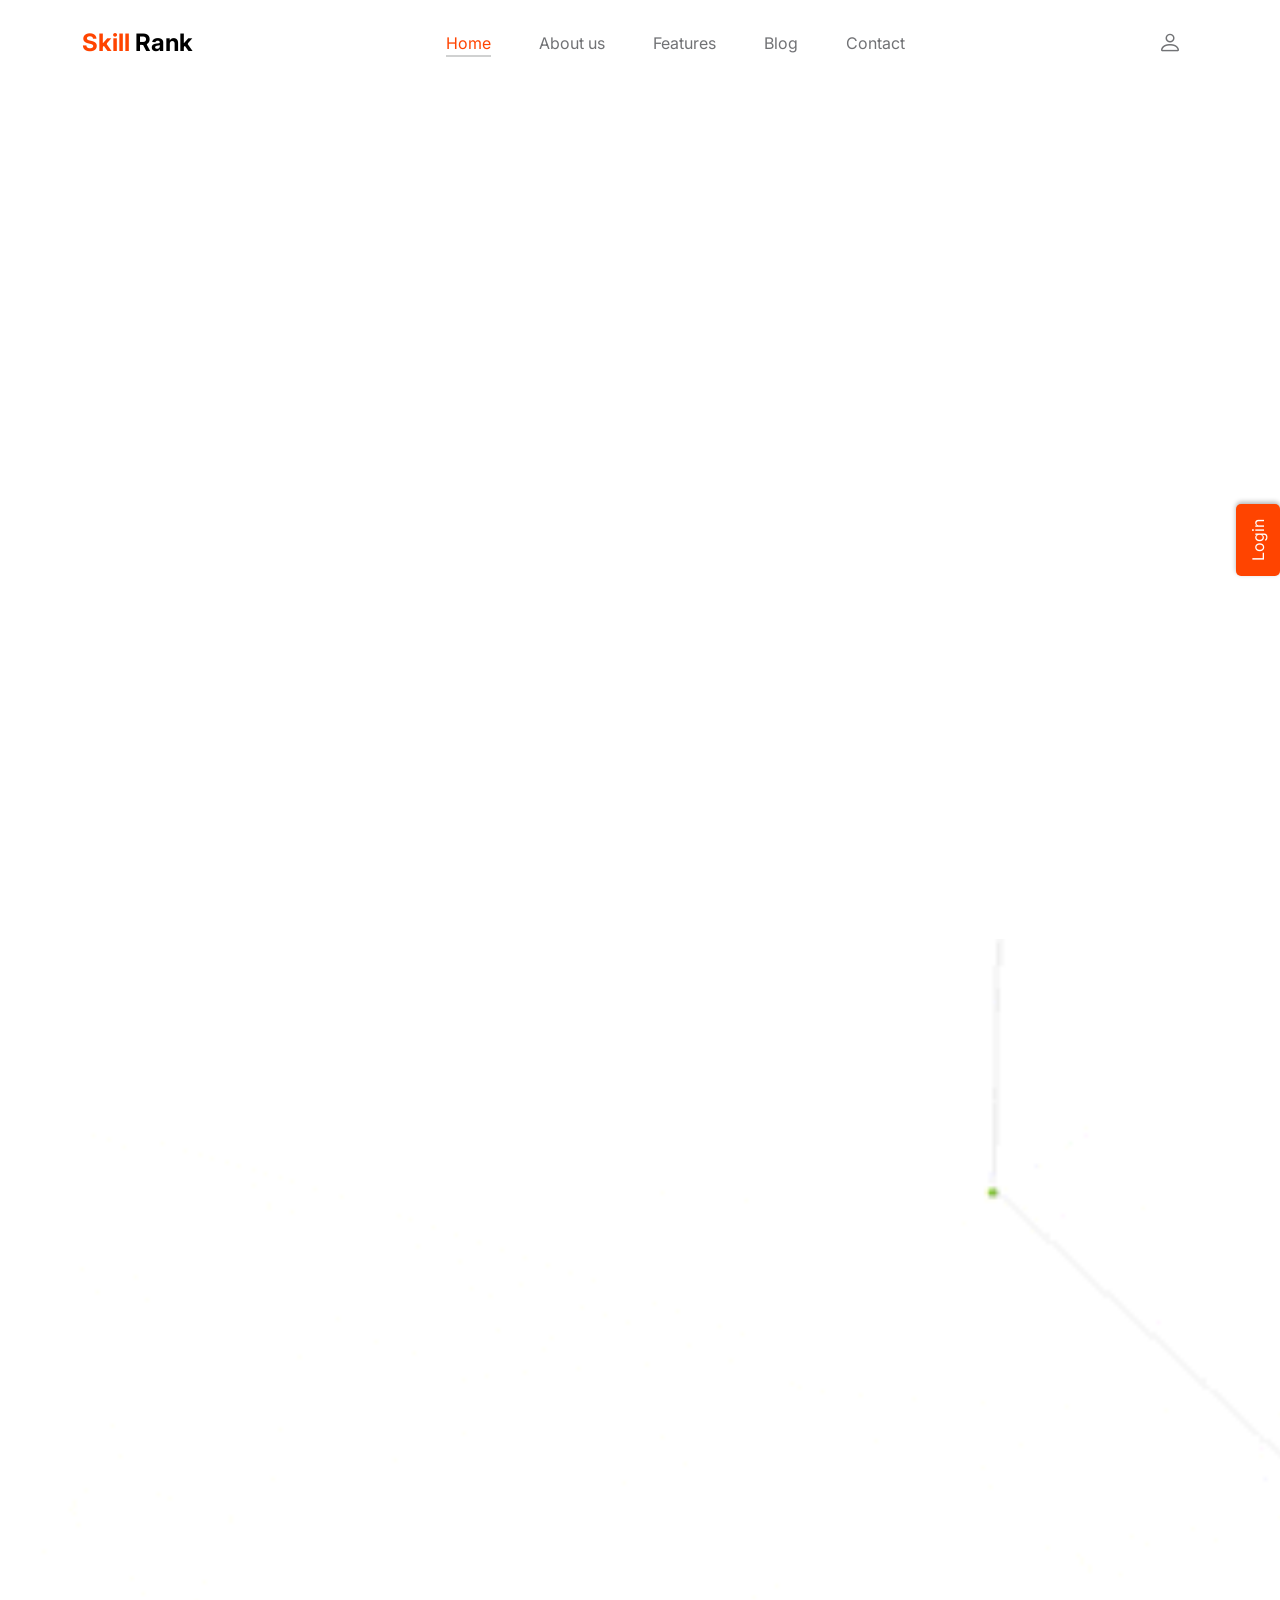
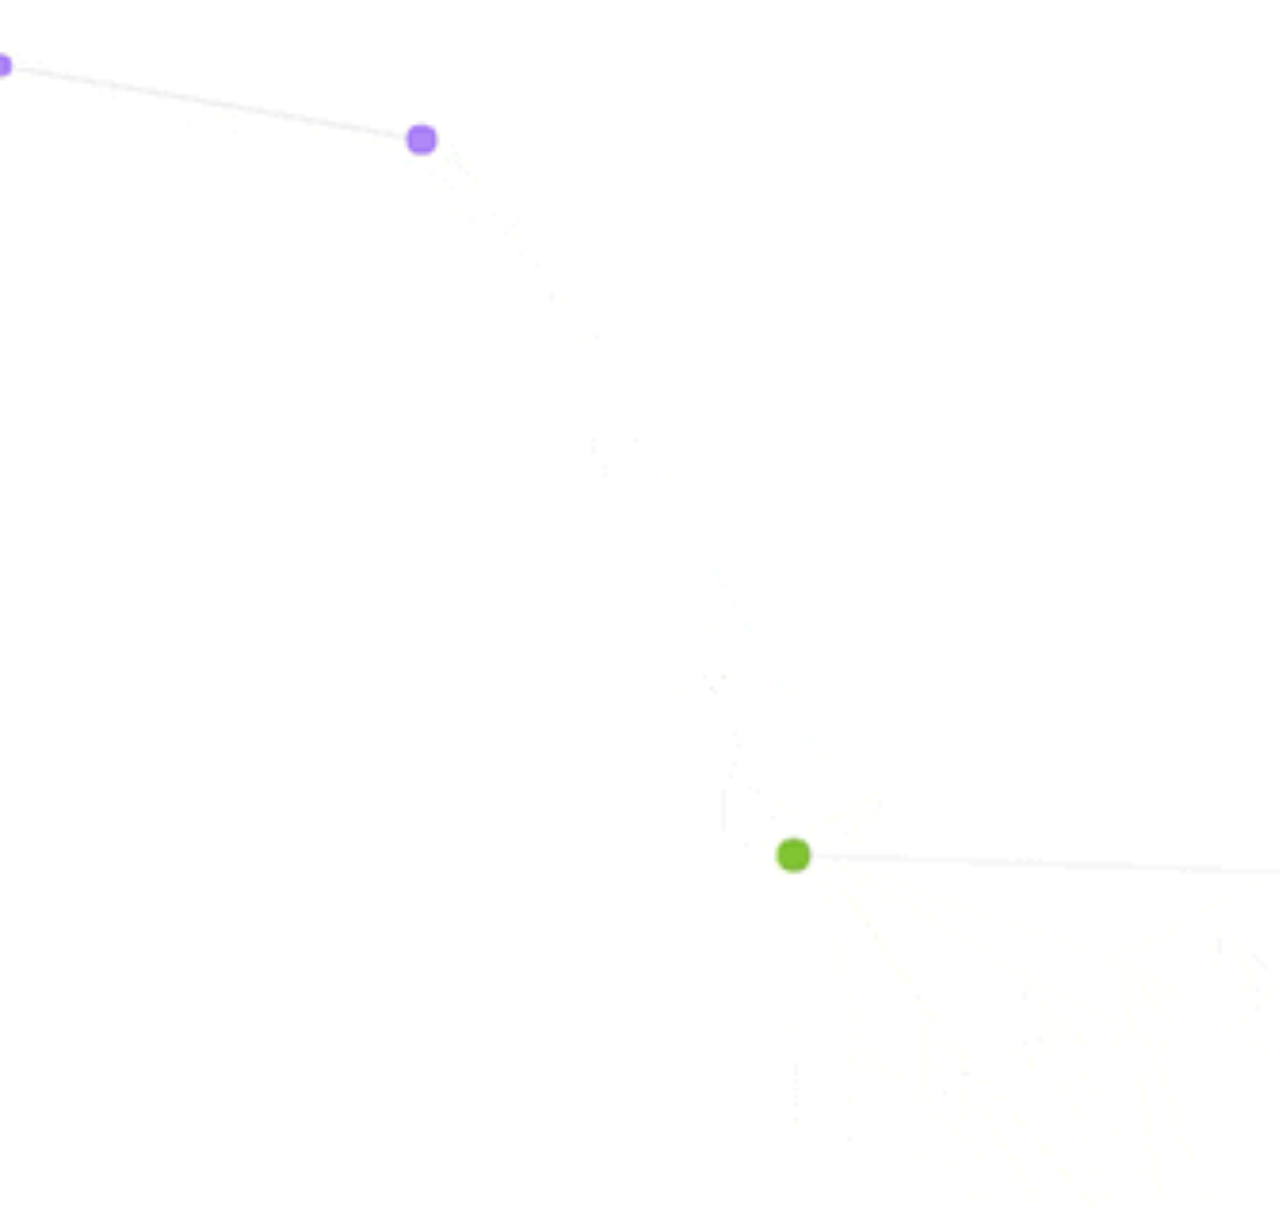
==== commit 65d43649: "Update index.html" ====
--- a/SmartED/index.html
+++ b/SmartED/index.html
@@ -509,8 +509,8 @@
 
                             <li class="footer-menu-item"><a href="about.html" class="footer-menu-link">About</a></li>
 
-                            <li class="footer-menu-item"><a href="#" class="footer-menu-link">Features</a></li>
-                            <li class="footer-menu-item"><a href="#" class="footer-menu-link">Contact</a></li>
+                            <li class="footer-menu-item"><a href="products.html" class="footer-menu-link">Features</a></li>
+                            <li class="footer-menu-item"><a href="contact.html" class="footer-menu-link">Contact</a></li>
                         </ul>
                     </div>
 
@@ -519,11 +519,11 @@
 
                         <ul class="social-icon">
 
-                            <li><a href="#" class="social-icon-link bi-youtube"></a></li>
+                            <li><a href="https://www.youtube.com/@SmartED-dd5cd" class="social-icon-link bi-youtube"></a></li>
 
                             <li><a href="#" class="social-icon-link bi-whatsapp"></a></li>
 
-                            <li><a href="#" class="social-icon-link bi-instagram"></a></li>
+                            <li><a href="https://www.instagram.com/smarted.in?igsh=MWUzeGN2eWVob3pmeQ==" class="social-icon-link bi-instagram"></a></li>
 
                             <li><a href="#" class="social-icon-link bi-skype"></a></li>
                         </ul>
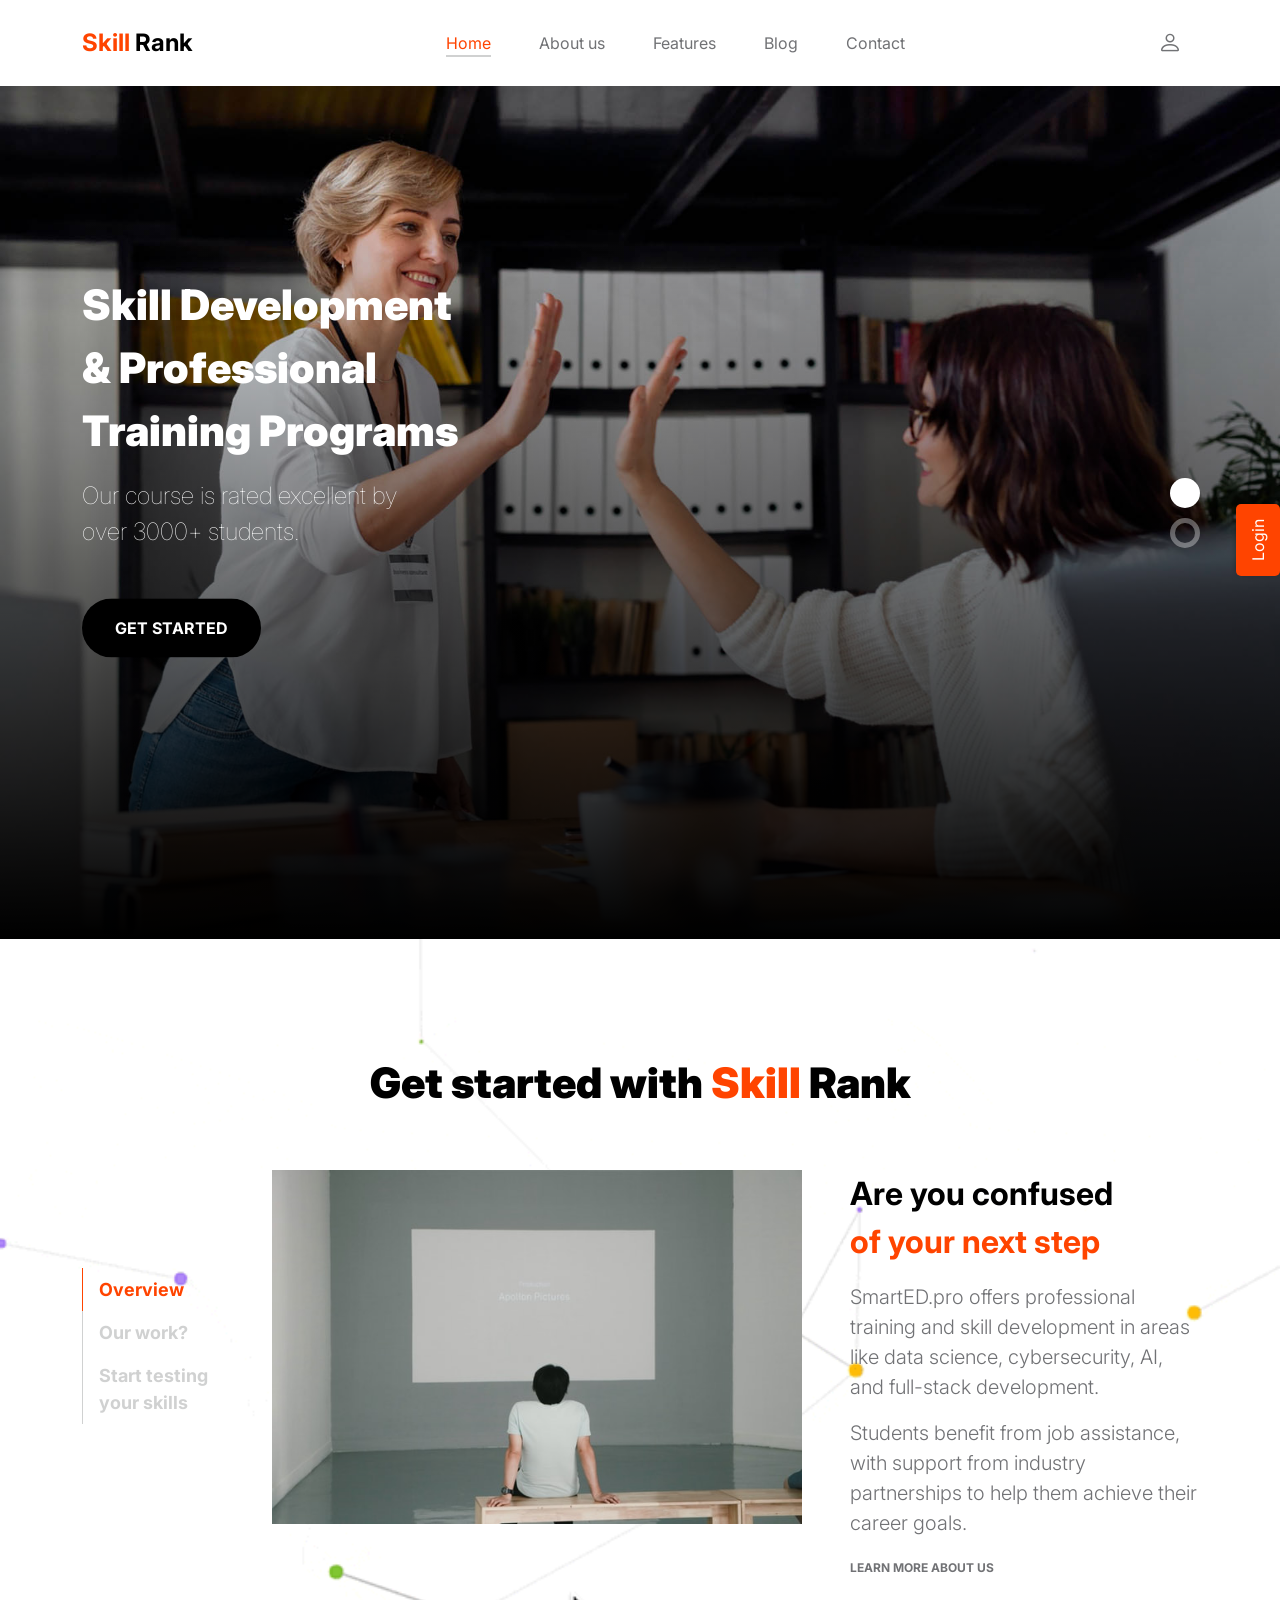
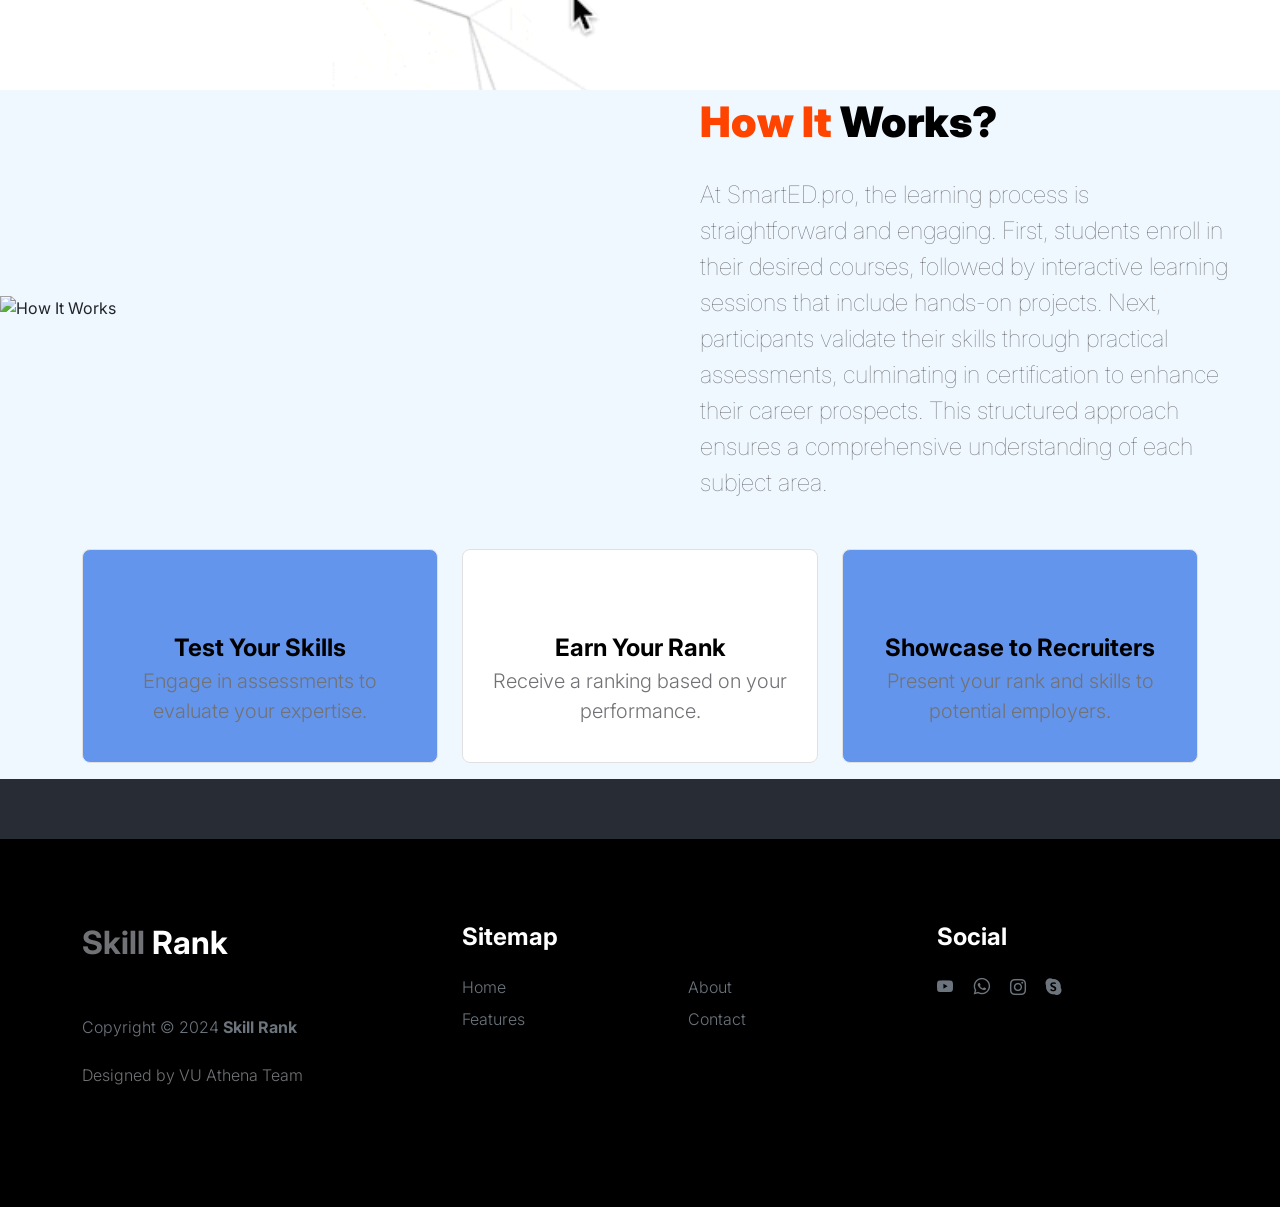
==== commit 39abd964: "Update index.html" ====
--- a/SmartED/index.html
+++ b/SmartED/index.html
@@ -505,7 +505,7 @@
                         <h5 class="text-white mb-3">Sitemap</h5>
 
                         <ul class="footer-menu d-flex flex-wrap">
-                          <li class="footer-menu-item"><a href="home.html" class="footer-menu-link">Home</a></li>
+                          <li class="footer-menu-item"><a href="index.html" class="footer-menu-link">Home</a></li>
 
                             <li class="footer-menu-item"><a href="about.html" class="footer-menu-link">About</a></li>
 
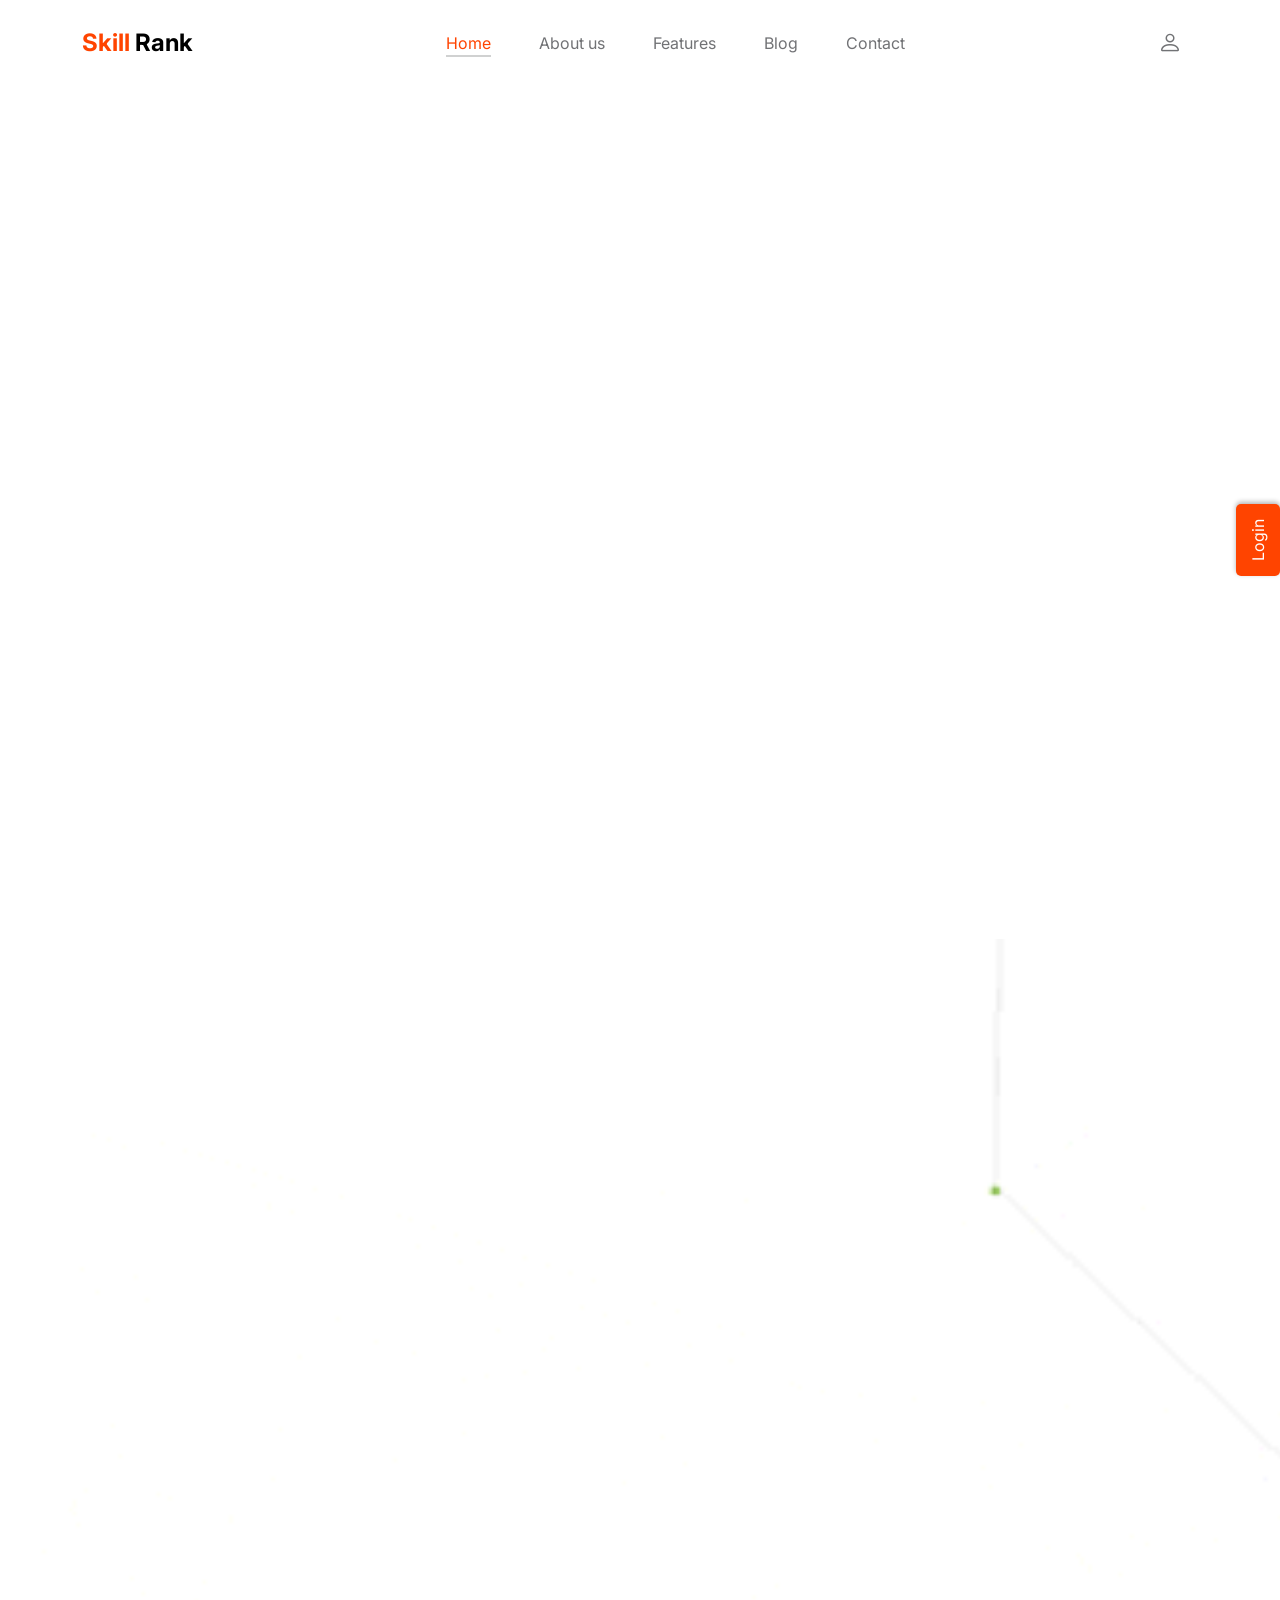
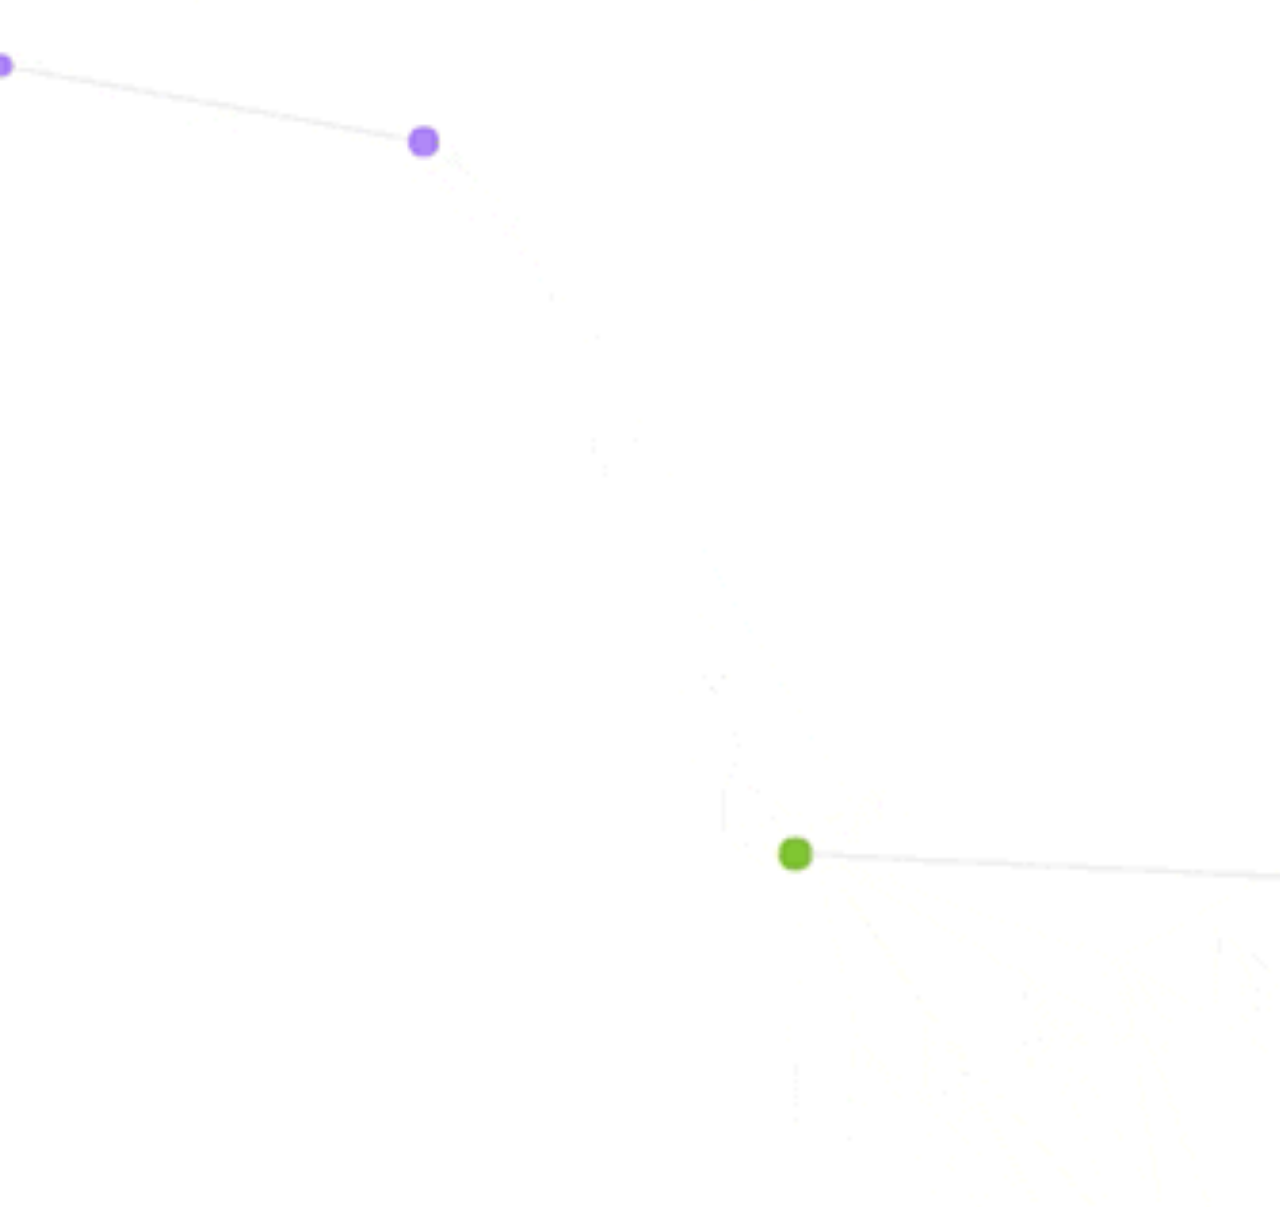
==== commit bb382837: "Update index.html" ====
--- a/SmartED/index.html
+++ b/SmartED/index.html
@@ -118,7 +118,7 @@
                                        be your life changing opportunity to enchase your skills and
                                         become better professional and get placed in start-ups/top MNC's.</p>
 
-                                    <a href="product.html" class="btn custom-btn">Get Started</a>
+                                    <a href="products.html" class="btn custom-btn">Get Started</a>
                                 </div>
                             </div>
                         </div>
